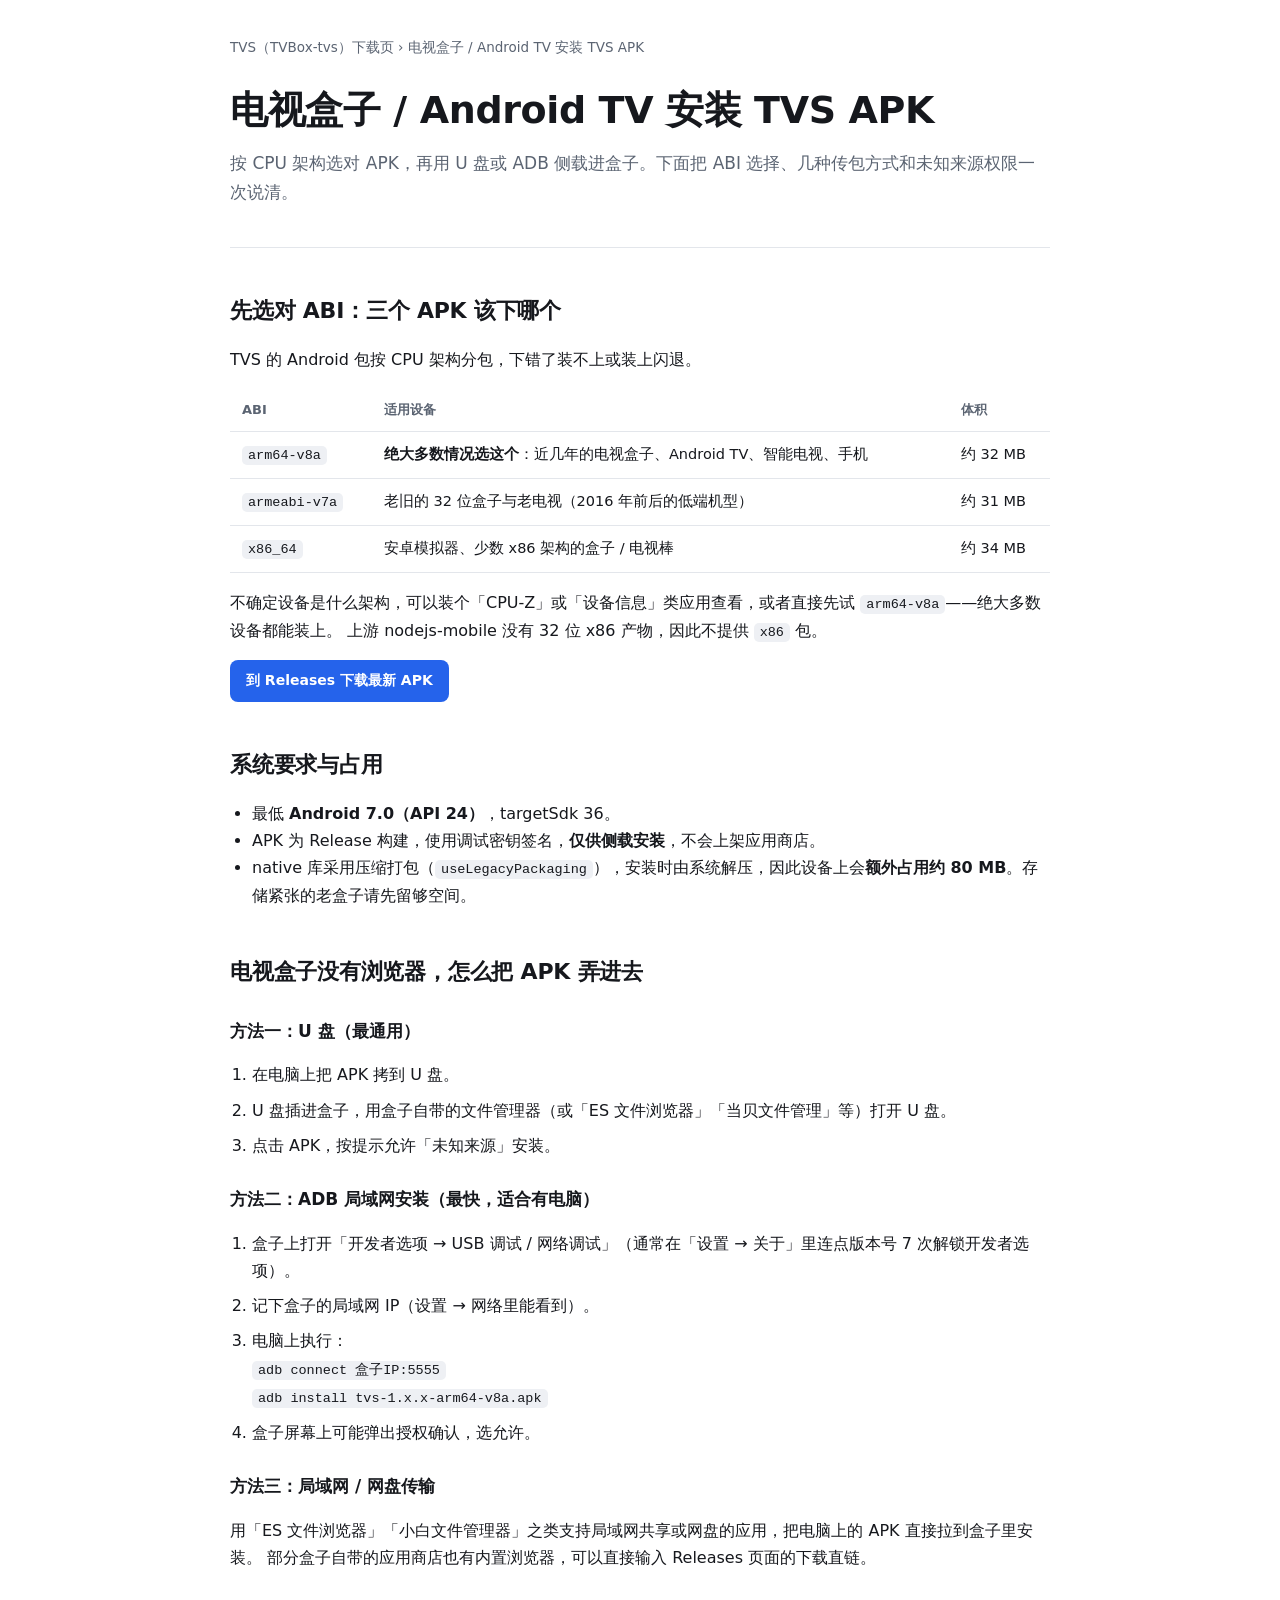
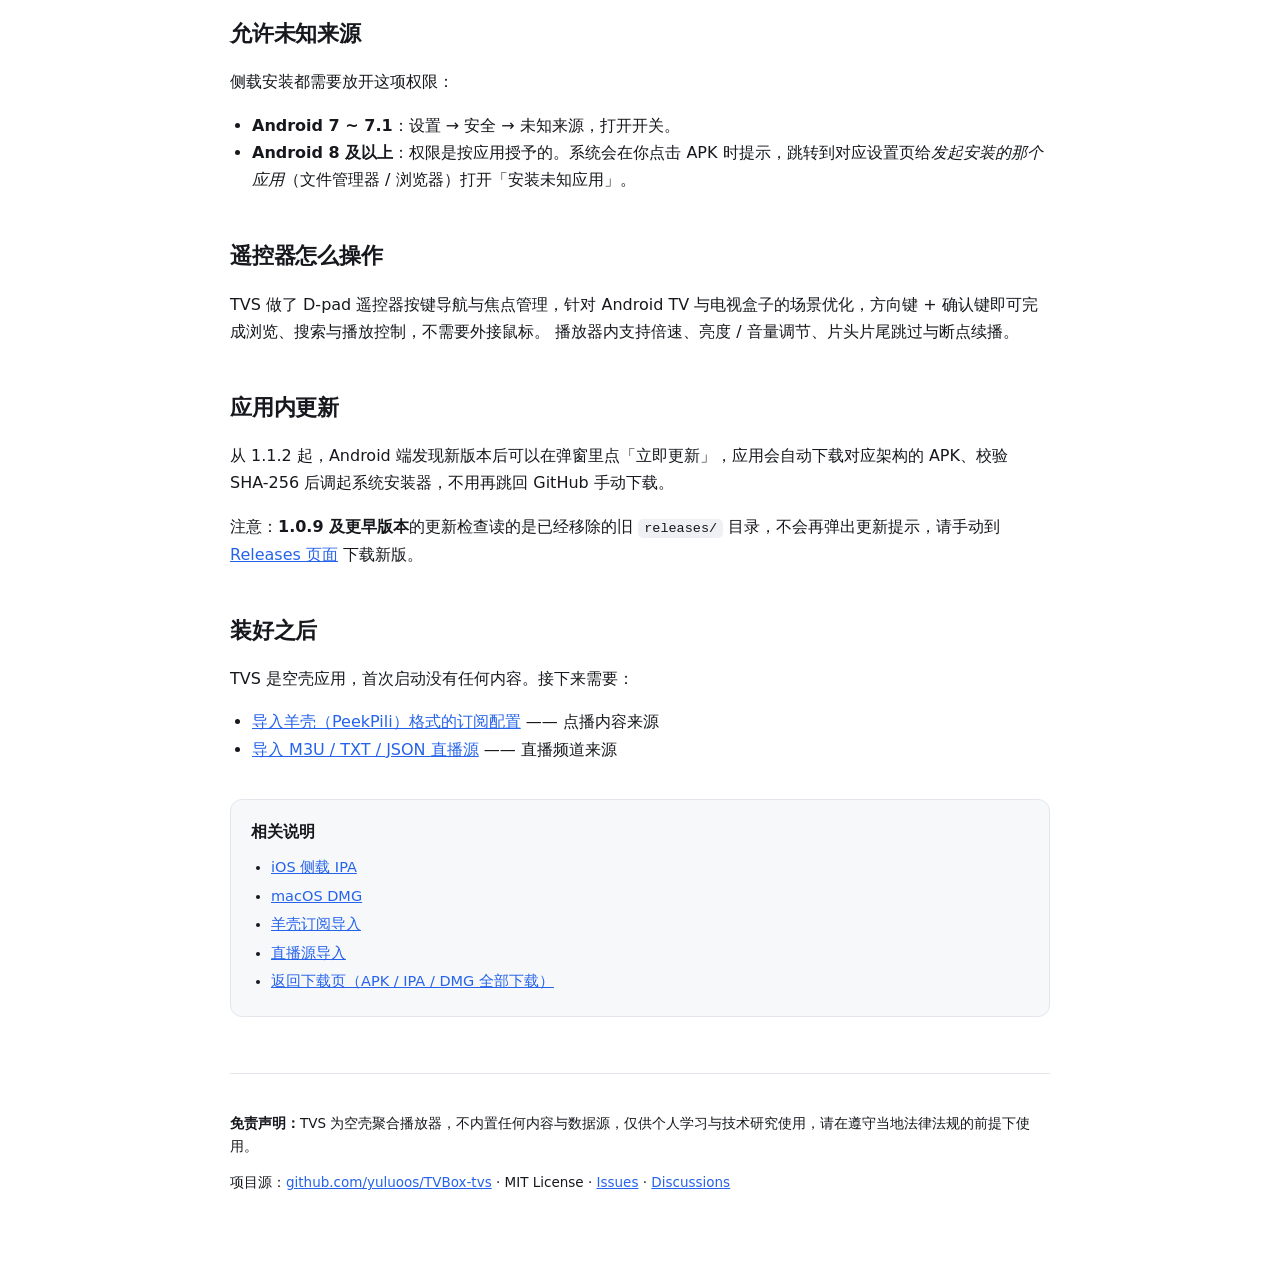
==== docs/android-tv.html @ 1c29181a "Add long-tail guide pages to the Pages site The landing page was a single URL, so it could only rank" ====
<!DOCTYPE html>
<html lang="zh-CN">
<head>
<meta charset="utf-8">
<meta name="viewport" content="width=device-width, initial-scale=1">
<title>电视盒子 / Android TV 安装 TVS APK：ABI 怎么选、U 盘与 ADB 侧载</title>
<meta name="description" content="TVS（TVBox-tvs）Android 版按 ABI 分包。本文说明 arm64-v8a / armeabi-v7a / x86_64 三个 APK 该下哪个，电视盒子没有浏览器时如何用 U 盘、ADB 局域网或文件管理器侧载安装，如何开启未知来源，以及遥控器 D-pad 操作与应用内更新。">
<meta name="keywords" content="电视盒子 APK,Android TV 播放器,TVBox 盒子版,ATV apk,arm64-v8a,armeabi-v7a,adb install,未知来源安装,U盘安装 APK,遥控器 D-pad,智能电视 播放器,TVBox-tvs">
<link rel="canonical" href="https://yuluoos.github.io/TVBox-tvs/android-tv.html">
<meta property="og:type" content="article">
<meta property="og:title" content="电视盒子 / Android TV 安装 TVS APK｜TVS（TVBox-tvs）">
<meta property="og:description" content="TVS（TVBox-tvs）Android 版按 ABI 分包。本文说明 arm64-v8a / armeabi-v7a / x86_64 三个 APK 该下哪个，电视盒子没有浏览器时如何用 U 盘、ADB 局域网或文件管理器侧载安装，如何开启未知来源，以及遥控器 D-pad 操作与应用内更新。">
<meta property="og:url" content="https://yuluoos.github.io/TVBox-tvs/android-tv.html">
<meta name="twitter:card" content="summary">
<link rel="stylesheet" href="style.css">
</head>
<body>
<div class="wrap">

<p class="crumb"><a href="./">TVS（TVBox-tvs）下载页</a> › 电视盒子 / Android TV 安装 TVS APK</p>

<header style="padding:14px 0 32px">
  <h1>电视盒子 / Android TV 安装 TVS APK</h1>
  <p class="lead">按 CPU 架构选对 APK，再用 U 盘或 ADB 侧载进盒子。下面把 ABI 选择、几种传包方式和未知来源权限一次说清。</p>
</header>

<h2 id="abi">先选对 ABI：三个 APK 该下哪个</h2>
<p>TVS 的 Android 包按 CPU 架构分包，下错了装不上或装上闪退。</p>
<div class="tablewrap">
<table>
<thead><tr><th>ABI</th><th>适用设备</th><th>体积</th></tr></thead>
<tbody>
<tr><td><code>arm64-v8a</code></td><td><strong>绝大多数情况选这个</strong>：近几年的电视盒子、Android TV、智能电视、手机</td><td>约 32 MB</td></tr>
<tr><td><code>armeabi-v7a</code></td><td>老旧的 32 位盒子与老电视（2016 年前后的低端机型）</td><td>约 31 MB</td></tr>
<tr><td><code>x86_64</code></td><td>安卓模拟器、少数 x86 架构的盒子 / 电视棒</td><td>约 34 MB</td></tr>
</tbody>
</table>
</div>
<p>不确定设备是什么架构，可以装个「CPU-Z」或「设备信息」类应用查看，或者直接先试 <code>arm64-v8a</code>——绝大多数设备都能装上。
上游 nodejs-mobile 没有 32 位 x86 产物，因此不提供 <code>x86</code> 包。</p>
<p><a class="btn" href="https://github.com/yuluoos/TVBox-tvs/releases/latest">到 Releases 下载最新 APK</a></p>

<h2>系统要求与占用</h2>
<ul>
  <li>最低 <strong>Android 7.0（API 24）</strong>，targetSdk 36。</li>
  <li>APK 为 Release 构建，使用调试密钥签名，<strong>仅供侧载安装</strong>，不会上架应用商店。</li>
  <li>native 库采用压缩打包（<code>useLegacyPackaging</code>），安装时由系统解压，因此设备上会<strong>额外占用约 80 MB</strong>。存储紧张的老盒子请先留够空间。</li>
</ul>

<h2>电视盒子没有浏览器，怎么把 APK 弄进去</h2>

<h3>方法一：U 盘（最通用）</h3>
<ol class="steps">
  <li>在电脑上把 APK 拷到 U 盘。</li>
  <li>U 盘插进盒子，用盒子自带的文件管理器（或「ES 文件浏览器」「当贝文件管理」等）打开 U 盘。</li>
  <li>点击 APK，按提示允许「未知来源」安装。</li>
</ol>

<h3>方法二：ADB 局域网安装（最快，适合有电脑）</h3>
<ol class="steps">
  <li>盒子上打开「开发者选项 → USB 调试 / 网络调试」（通常在「设置 → 关于」里连点版本号 7 次解锁开发者选项）。</li>
  <li>记下盒子的局域网 IP（设置 → 网络里能看到）。</li>
  <li>电脑上执行：<br>
    <code>adb connect 盒子IP:5555</code><br>
    <code>adb install tvs-1.x.x-arm64-v8a.apk</code></li>
  <li>盒子屏幕上可能弹出授权确认，选允许。</li>
</ol>

<h3>方法三：局域网 / 网盘传输</h3>
<p>用「ES 文件浏览器」「小白文件管理器」之类支持局域网共享或网盘的应用，把电脑上的 APK 直接拉到盒子里安装。
部分盒子自带的应用商店也有内置浏览器，可以直接输入 Releases 页面的下载直链。</p>

<h2>允许未知来源</h2>
<p>侧载安装都需要放开这项权限：</p>
<ul>
  <li><strong>Android 7 ~ 7.1</strong>：设置 → 安全 → 未知来源，打开开关。</li>
  <li><strong>Android 8 及以上</strong>：权限是按应用授予的。系统会在你点击 APK 时提示，跳转到对应设置页给<em>发起安装的那个应用</em>（文件管理器 / 浏览器）打开「安装未知应用」。</li>
</ul>

<h2>遥控器怎么操作</h2>
<p>TVS 做了 D-pad 遥控器按键导航与焦点管理，针对 Android TV 与电视盒子的场景优化，方向键 + 确认键即可完成浏览、搜索与播放控制，不需要外接鼠标。
播放器内支持倍速、亮度 / 音量调节、片头片尾跳过与断点续播。</p>

<h2>应用内更新</h2>
<p>从 1.1.2 起，Android 端发现新版本后可以在弹窗里点「立即更新」，应用会自动下载对应架构的 APK、校验 SHA-256 后调起系统安装器，不用再跳回 GitHub 手动下载。</p>
<p>注意：<strong>1.0.9 及更早版本</strong>的更新检查读的是已经移除的旧 <code>releases/</code> 目录，不会再弹出更新提示，请手动到 <a href="https://github.com/yuluoos/TVBox-tvs/releases">Releases 页面</a> 下载新版。</p>

<h2>装好之后</h2>
<p>TVS 是空壳应用，首次启动没有任何内容。接下来需要：</p>
<ul>
  <li><a href="peekpili.html">导入羊壳（PeekPili）格式的订阅配置</a> —— 点播内容来源</li>
  <li><a href="live.html">导入 M3U / TXT / JSON 直播源</a> —— 直播频道来源</li>
</ul>

<div class="related">
  <h2>相关说明</h2>
  <ul>
    <li><a href="ios-ipa.html">iOS 侧载 IPA</a></li>
    <li><a href="macos.html">macOS DMG</a></li>
    <li><a href="peekpili.html">羊壳订阅导入</a></li>
    <li><a href="live.html">直播源导入</a></li>
    <li><a href="./">返回下载页（APK / IPA / DMG 全部下载）</a></li>
  </ul>
</div>

<footer>
  <p><strong>免责声明：</strong>TVS 为空壳聚合播放器，不内置任何内容与数据源，仅供个人学习与技术研究使用，请在遵守当地法律法规的前提下使用。</p>
  <p>项目源：<a href="https://github.com/yuluoos/TVBox-tvs">github.com/yuluoos/TVBox-tvs</a> · MIT License · <a href="https://github.com/yuluoos/TVBox-tvs/issues">Issues</a> · <a href="https://github.com/yuluoos/TVBox-tvs/discussions">Discussions</a></p>
</footer>

</div>

<script type="application/ld+json">
{
  "@context": "https://schema.org",
  "@type": "BreadcrumbList",
  "itemListElement": [
    {
      "@type": "ListItem",
      "position": 1,
      "name": "TVS 下载页",
      "item": "https://yuluoos.github.io/TVBox-tvs/"
    },
    {
      "@type": "ListItem",
      "position": 2,
      "name": "电视盒子 / Android TV 安装 TVS APK",
      "item": "https://yuluoos.github.io/TVBox-tvs/android-tv.html"
    }
  ]
}
</script>
<script type="application/ld+json">
{
  "@context": "https://schema.org",
  "@type": "FAQPage",
  "mainEntity": [
    {
      "@type": "Question",
      "name": "电视盒子该下哪个 APK？",
      "acceptedAnswer": {
        "@type": "Answer",
        "text": "绝大多数电视盒子、Android TV 设备和智能电视选 arm64-v8a；2016 年前后的老旧 32 位设备选 armeabi-v7a；安卓模拟器或少数 x86 架构的盒子选 x86_64。上游 nodejs-mobile 没有 32 位 x86 产物，因此不提供 x86 包。"
      }
    },
    {
      "@type": "Question",
      "name": "电视盒子没有浏览器，怎么安装 APK？",
      "acceptedAnswer": {
        "@type": "Answer",
        "text": "三种常见方式：一是把 APK 拷到 U 盘，插进盒子后用文件管理器点击安装；二是开启盒子的网络调试后，在电脑上执行 adb connect 盒子IP:5555 再 adb install；三是用 ES 文件浏览器一类支持局域网共享或网盘的应用把 APK 传进盒子。"
      }
    },
    {
      "@type": "Question",
      "name": "安装时提示未知来源被阻止怎么办？",
      "acceptedAnswer": {
        "@type": "Answer",
        "text": "Android 7 及以下在 设置 → 安全 → 未知来源 打开总开关。Android 8 及以上是按应用授权的，系统会在点击 APK 时提示，跳转后给发起安装的那个应用（文件管理器或浏览器）打开「安装未知应用」权限即可。"
      }
    },
    {
      "@type": "Question",
      "name": "TVS 最低支持哪个 Android 版本？",
      "acceptedAnswer": {
        "@type": "Answer",
        "text": "最低 Android 7.0（API 24），targetSdk 36。APK 为 Release 构建但使用调试密钥签名，仅供侧载安装。"
      }
    },
    {
      "@type": "Question",
      "name": "为什么装完占用的空间比 APK 大很多？",
      "acceptedAnswer": {
        "@type": "Answer",
        "text": "native 库采用压缩打包（useLegacyPackaging），安装时由系统解压到设备上，因此除 APK 本身外还会额外占用约 80 MB。"
      }
    },
    {
      "@type": "Question",
      "name": "TVS 支持遥控器操作吗？",
      "acceptedAnswer": {
        "@type": "Answer",
        "text": "支持。TVS 做了 D-pad 遥控器按键导航与焦点管理，针对 Android TV 和电视盒子场景优化，用方向键加确认键即可完成浏览、搜索与播放控制。"
      }
    },
    {
      "@type": "Question",
      "name": "Android 端可以在应用内直接升级吗？",
      "acceptedAnswer": {
        "@type": "Answer",
        "text": "可以。1.1.2 版本起，发现新版后可在弹窗点「立即更新」，应用会自动下载对应架构的 APK、校验 SHA-256 后调起系统安装器。但 1.0.9 及更早版本的更新检查指向已移除的旧目录，需要手动到 Releases 页面下载。"
      }
    }
  ]
}
</script>
</body>
</html>
---- docs/style.css ----
:root{
  --bg:#ffffff; --fg:#16181d; --muted:#5b6472; --line:#e3e6eb;
  --card:#f7f8fa; --accent:#2563eb; --accent-fg:#ffffff; --code:#eef0f4;
}
@media (prefers-color-scheme:dark){:root:not([data-theme="light"]){
  --bg:#0f1115; --fg:#e8eaed; --muted:#9aa3b2; --line:#262a33;
  --card:#171a21; --accent:#5b8cff; --accent-fg:#0f1115; --code:#1c2029;
}}
*{box-sizing:border-box}
body{margin:0;background:var(--bg);color:var(--fg);
  font:16px/1.7 -apple-system,BlinkMacSystemFont,"PingFang SC","Hiragino Sans GB","Microsoft YaHei",system-ui,sans-serif;
  -webkit-text-size-adjust:100%}
.wrap{max-width:860px;margin:0 auto;padding:0 20px 72px}
header{padding:56px 0 32px;border-bottom:1px solid var(--line)}
h1{font-size:clamp(26px,5vw,38px);line-height:1.3;margin:0 0 14px;letter-spacing:-.01em}
.sub{color:var(--muted);font-size:17px;margin:0 0 8px}
.en{color:var(--muted);font-size:14px;margin:0}
h2{font-size:22px;margin:44px 0 14px;letter-spacing:-.01em}
h3{font-size:17px;margin:26px 0 8px}
p,li{color:var(--fg)}
a{color:var(--accent)}
.badges{margin:20px 0 0;display:flex;gap:8px;flex-wrap:wrap}
.badges img{height:20px}
.grid{display:grid;gap:14px;grid-template-columns:repeat(auto-fit,minmax(240px,1fr));margin:18px 0}
.card{background:var(--card);border:1px solid var(--line);border-radius:12px;padding:18px}
.card h3{margin:0 0 6px;font-size:16px}
.card p{margin:0 0 14px;color:var(--muted);font-size:14px}
.btn{display:inline-block;background:var(--accent);color:var(--accent-fg);text-decoration:none;
  padding:9px 16px;border-radius:8px;font-size:14px;font-weight:600}
.btn.alt{background:transparent;color:var(--accent);border:1px solid var(--accent);margin-left:8px}
.alts{margin-top:10px;font-size:13px;color:var(--muted)}
.alts a{margin-right:12px}
.note{background:var(--card);border-left:3px solid var(--accent);border-radius:0 8px 8px 0;
  padding:14px 16px;margin:20px 0;font-size:14.5px;color:var(--muted)}
.note strong{color:var(--fg)}
ul{padding-left:22px}
code{background:var(--code);padding:2px 6px;border-radius:5px;font-size:13.5px;
  font-family:ui-monospace,SFMono-Regular,Menlo,monospace}
.tablewrap{overflow-x:auto;margin:16px 0}
table{border-collapse:collapse;width:100%;font-size:14.5px;min-width:520px}
th,td{text-align:left;padding:10px 12px;border-bottom:1px solid var(--line)}
th{color:var(--muted);font-weight:600;font-size:13px}
footer{margin-top:56px;padding-top:24px;border-top:1px solid var(--line);
  color:var(--muted);font-size:13.5px}
.kw{color:var(--muted);font-size:13px;line-height:1.9}
.crumb{font-size:13.5px;color:var(--muted);padding:22px 0 0}
.crumb a{color:var(--muted);text-decoration:none}
.crumb a:hover{color:var(--accent);text-decoration:underline}
.lead{font-size:17px;color:var(--muted);margin:0 0 8px}
.related{background:var(--card);border:1px solid var(--line);border-radius:12px;padding:18px 20px;margin:36px 0 0}
.related h2{margin:0 0 10px;font-size:16px}
.related ul{margin:0;padding-left:20px}
.related li{font-size:14.5px;margin:4px 0}
.steps{padding-left:22px}
.steps li{margin:8px 0}
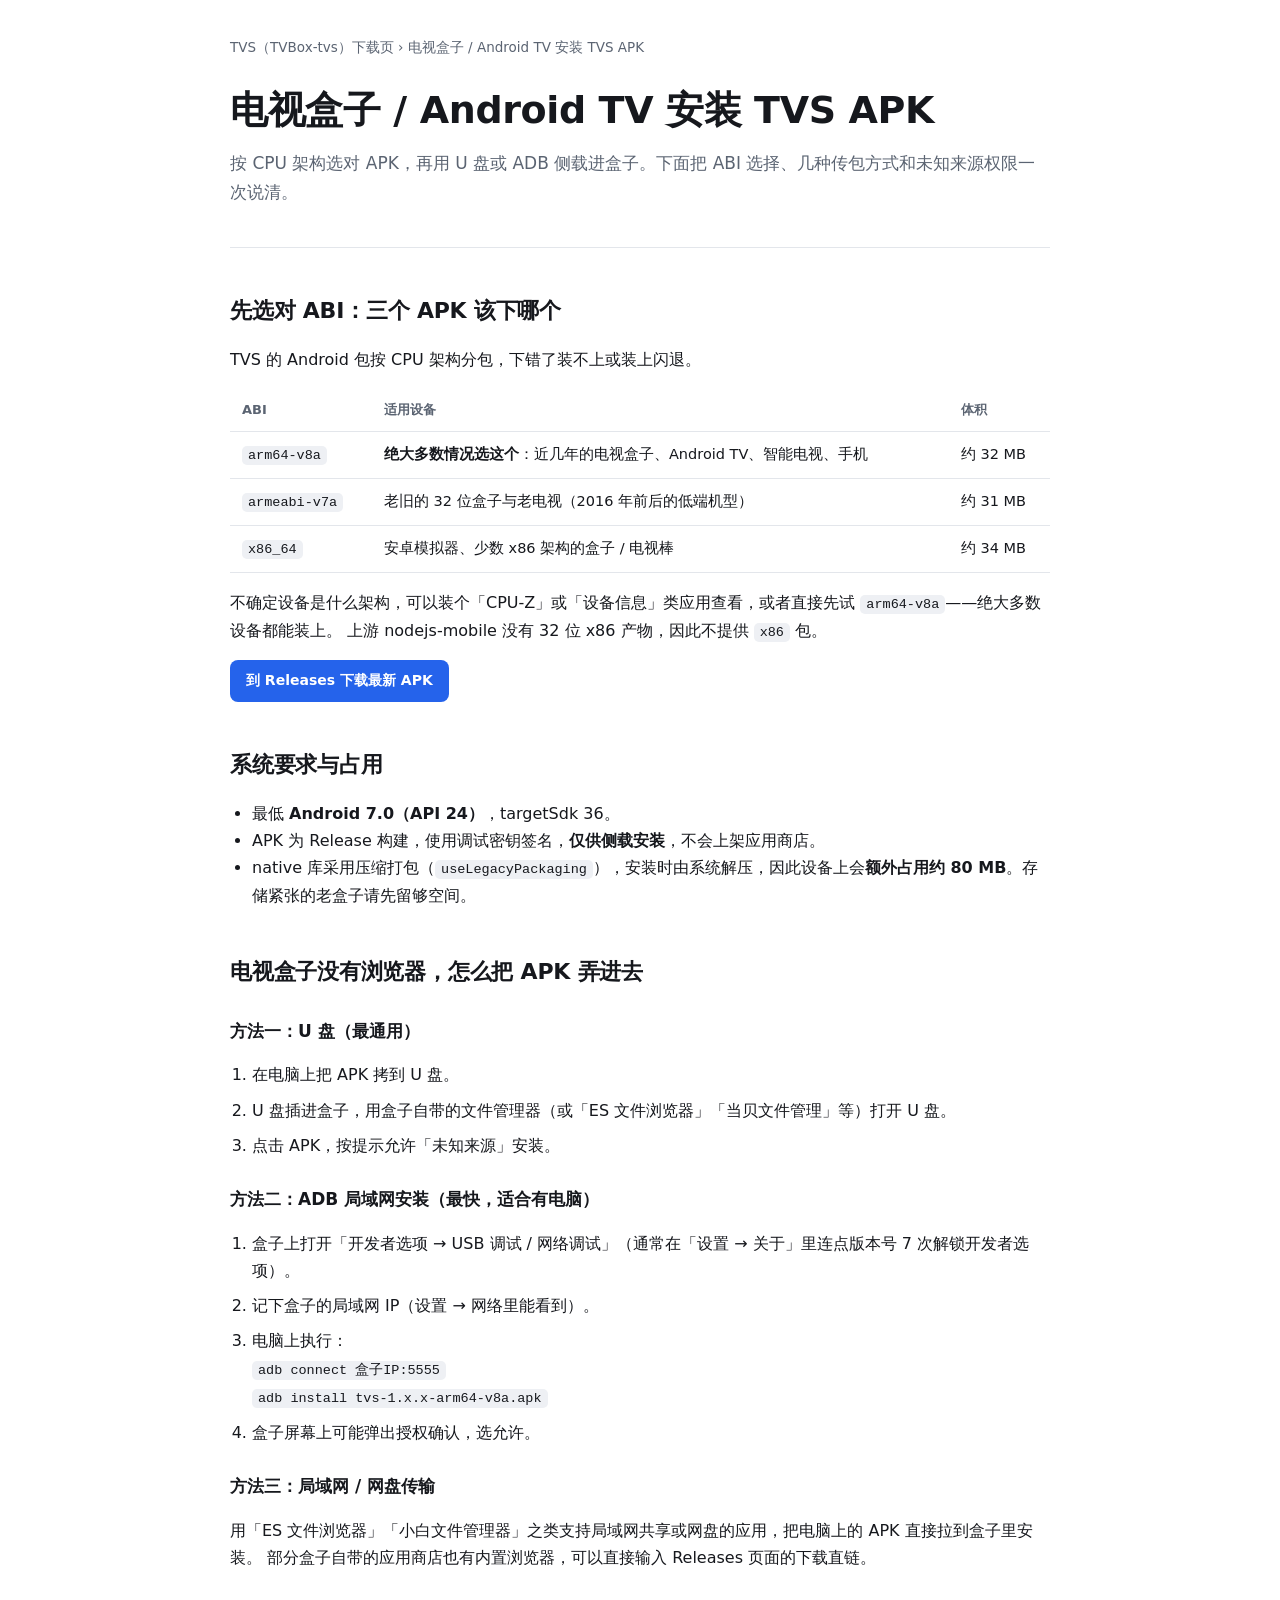
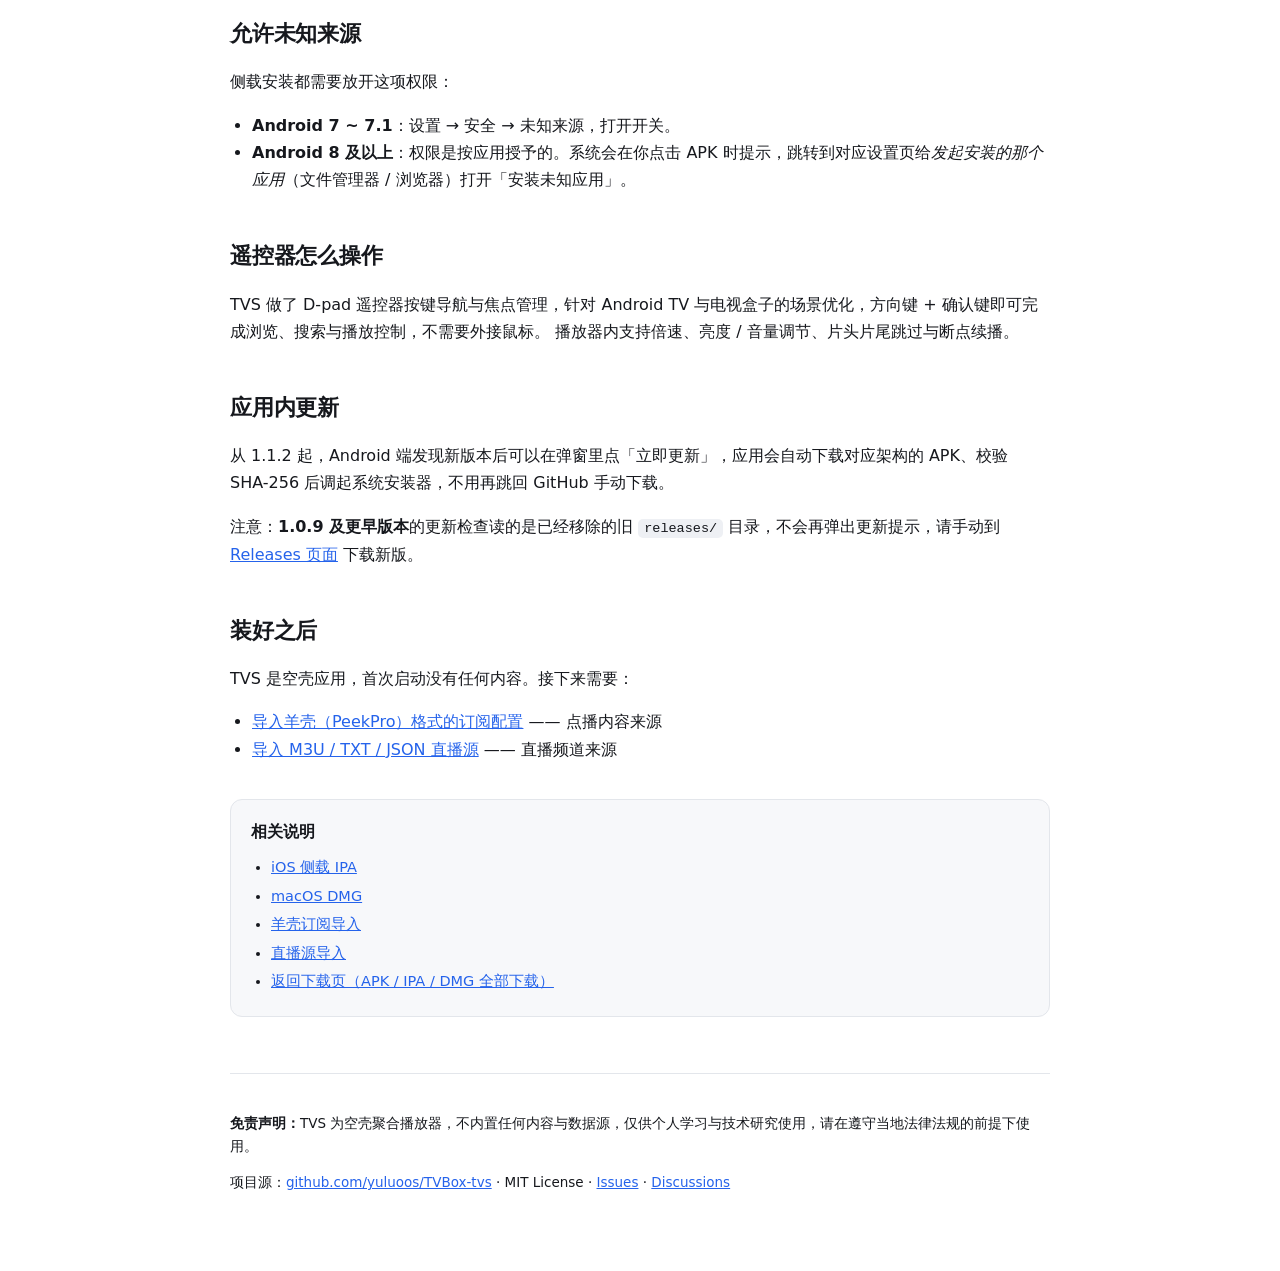
==== commit fd6a715d: "docs: rename PeekPili to PeekPro" ====
--- a/docs/android-tv.html
+++ b/docs/android-tv.html
@@ -88,7 +88,7 @@
 <h2>装好之后</h2>
 <p>TVS 是空壳应用，首次启动没有任何内容。接下来需要：</p>
 <ul>
-  <li><a href="peekpili.html">导入羊壳（PeekPili）格式的订阅配置</a> —— 点播内容来源</li>
+  <li><a href="peekpili.html">导入羊壳（PeekPro）格式的订阅配置</a> —— 点播内容来源</li>
   <li><a href="live.html">导入 M3U / TXT / JSON 直播源</a> —— 直播频道来源</li>
 </ul>
 
--- a/docs/style.css
+++ b/docs/style.css
@@ -30,6 +30,12 @@
 .btn.alt{background:transparent;color:var(--accent);border:1px solid var(--accent);margin-left:8px}
 .alts{margin-top:10px;font-size:13px;color:var(--muted)}
 .alts a{margin-right:12px}
+.tg-panel{display:flex;align-items:center;justify-content:space-between;gap:28px;
+  background:var(--card);border:1px solid var(--line);border-radius:12px;padding:22px}
+.tg-copy{flex:1;min-width:0}
+.tg-copy h3{margin:0 0 8px;font-size:18px}
+.tg-copy p{margin:0;color:var(--muted)}
+.tg-qr{display:block;width:220px;height:220px;max-width:100%;border-radius:12px;background:#fff}
 .note{background:var(--card);border-left:3px solid var(--accent);border-radius:0 8px 8px 0;
   padding:14px 16px;margin:20px 0;font-size:14.5px;color:var(--muted)}
 .note strong{color:var(--fg)}
@@ -53,3 +59,7 @@
 .related li{font-size:14.5px;margin:4px 0}
 .steps{padding-left:22px}
 .steps li{margin:8px 0}
+@media (max-width:640px){
+  .tg-panel{flex-direction:column;align-items:stretch;gap:18px}
+  .tg-qr{align-self:center;width:min(260px,100%);height:auto}
+}
